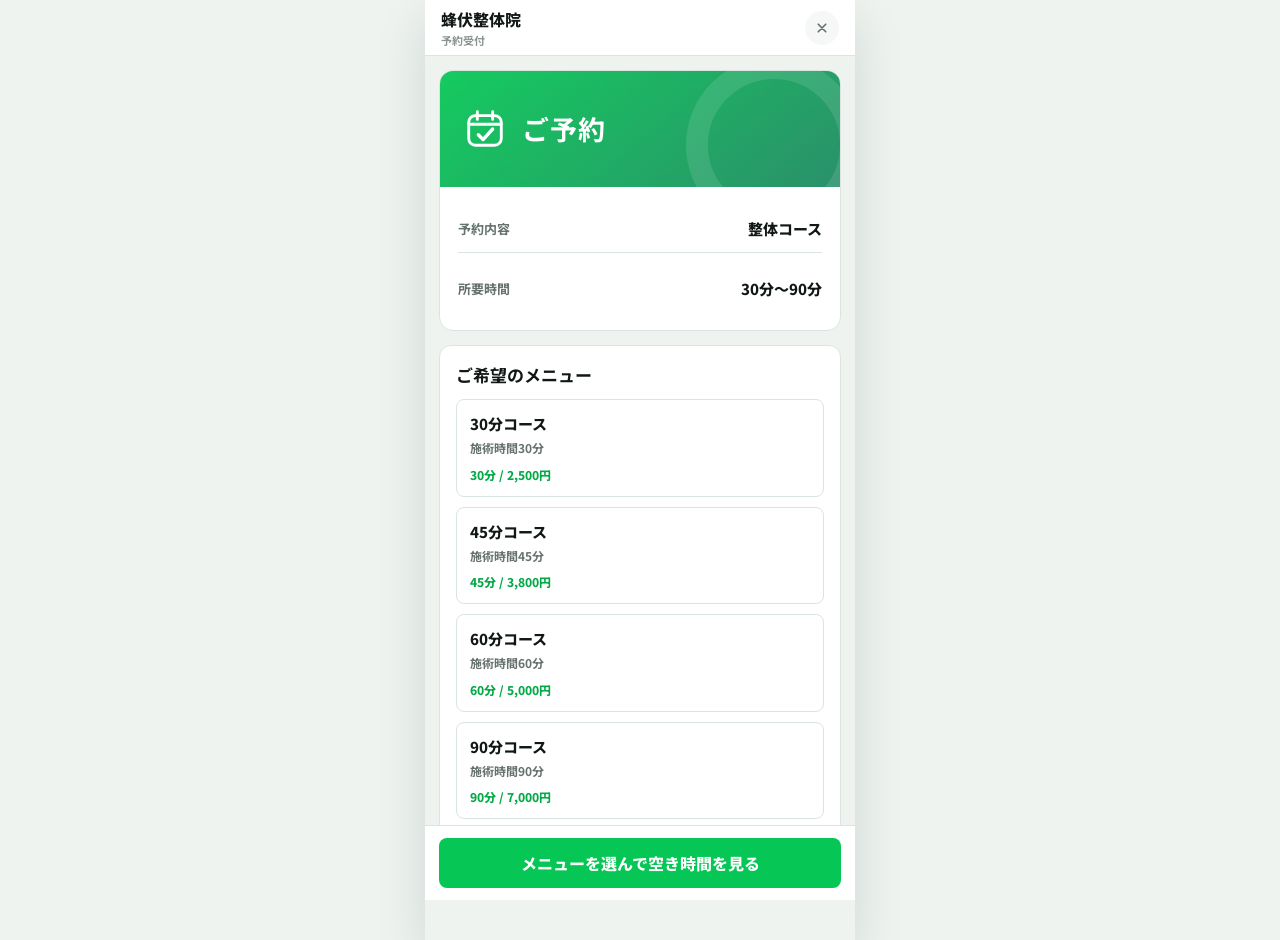
==== index.html @ e5ee1f70 "Harden reservation flows and admin UI" ====
<!DOCTYPE html>
<html lang="ja">
<head>
  <meta charset="UTF-8">
  <meta name="viewport" content="width=device-width, initial-scale=1.0, viewport-fit=cover">
  <title>LINE予約</title>
  <link rel="preconnect" href="https://fonts.googleapis.com">
  <link rel="preconnect" href="https://fonts.gstatic.com" crossorigin>
  <link href="https://fonts.googleapis.com/css2?family=Noto+Sans+JP:wght@400;500;700;800&display=swap" rel="stylesheet">
  <link rel="stylesheet" href="style.css?v=20260829-1">
  <script src="config.js?v=20260907-1"></script>
</head>
<body>
  <main class="phone">
    <header class="topbar">
      <div class="topbar__title">
        <strong data-config="STORE_NAME">店舗名</strong>
        <span data-config="HEADER_SUBTITLE">予約受付</span>
      </div>
      <button class="topbar__close" type="button" aria-label="閉じる" data-action="close">
        <svg viewBox="0 0 24 24" fill="none" aria-hidden="true">
          <path d="M7 7l10 10M17 7L7 17" stroke="currentColor" stroke-width="2.2" stroke-linecap="round"/>
        </svg>
      </button>
    </header>

    <p class="preview-notice" id="previewNotice" hidden>画面確認用です。予約は登録されません。</p>

    <section class="screen is-active" data-screen="home">
      <div class="content">
        <article class="hero">
          <div class="hero__visual">
            <svg class="hero__icon" viewBox="0 0 48 48" fill="none" aria-hidden="true">
              <rect x="7" y="10" width="34" height="31" rx="7" stroke="currentColor" stroke-width="3"/>
              <path d="M7 19h34M16 6v8M32 6v8" stroke="currentColor" stroke-width="3" stroke-linecap="round"/>
              <path d="m17 30 5 5 10-11" stroke="currentColor" stroke-width="3.5" stroke-linecap="round" stroke-linejoin="round"/>
            </svg>
            <h1>ご予約</h1>
          </div>
          <div class="hero__body">
            <ul class="service-card">
              <li>
                <span>予約内容</span>
                <strong data-config="SERVICE_NAME">サービス名</strong>
              </li>
              <li>
                <span>所要時間</span>
                <strong data-config="SERVICE_DURATION_LABEL">60分</strong>
              </li>
            </ul>
            <p class="important-notice" data-config="RESERVATION_NOTICE">
              往診時の交通状況や急患対応などにより、LINEからご予約いただいた日時にお受けできない場合や、予約時間の変更をお願いする場合がございます。あらかじめご了承ください。
            </p>
          </div>
        </article>
        <section class="menu-section" id="menuSection" hidden>
          <h2>ご希望のメニュー</h2>
          <div class="menu-list" id="menuList"></div>
        </section>
      </div>
      <div class="fixed-action">
        <button class="primary" type="button" data-action="start" id="startButton">空き時間を見る</button>
      </div>
    </section>

    <section class="screen" data-screen="loading">
      <div class="loading" role="status" aria-live="polite">
        <div>
          <div class="spinner"></div>
          <h2>空き時間を確認しています</h2>
          <p>現在受付できる日時を読み込んでいます</p>
        </div>
      </div>
    </section>

    <section class="screen" data-screen="slots">
      <div class="content">
        <div class="step" aria-label="予約ステップ">
          <div class="step__item is-current"><span class="step__dot">1</span><span>日時</span></div>
          <div class="step__item"><span class="step__dot">2</span><span>入力</span></div>
          <div class="step__item"><span class="step__dot">3</span><span>完了</span></div>
        </div>

        <button class="text-button" type="button" data-action="home">戻る</button>
        <h2 class="page-title">ご来店日時をお選びください</h2>

        <div class="week-nav" aria-label="表示期間の切り替え">
          <button class="week-nav__button" type="button" data-action="prevWeek" id="prevWeekButton">前の週</button>
          <div class="week-nav__range" id="weekRange">表示期間</div>
          <button class="week-nav__button" type="button" data-action="nextWeek" id="nextWeekButton">次の週</button>
        </div>

        <div class="week-loading" id="weekLoading" role="status" aria-live="polite" hidden>
          <span class="mini-spinner"></span>
          <span>空き時間を読み込んでいます</span>
        </div>

        <section class="availability-card" aria-label="空き状況一覧">
          <div class="availability-card__head">
            <div>
              <strong id="slotHeading">直近1週間の空き時間</strong>
              <span>ご都合のよい○をタップしてください</span>
            </div>
            <div class="availability-legend">
              <div>○ 空き</div>
              <div>× 予約不可</div>
            </div>
          </div>
          <div class="availability-grid" id="availabilityGrid"></div>
        </section>
      </div>
    </section>

    <section class="screen" data-screen="form">
      <div class="content">
        <div class="step" aria-label="予約ステップ">
          <div class="step__item is-done"><span class="step__dot">1</span><span>日時</span></div>
          <div class="step__item is-current"><span class="step__dot">2</span><span>入力</span></div>
          <div class="step__item"><span class="step__dot">3</span><span>完了</span></div>
        </div>

        <h2 class="page-title">お客様情報の入力</h2>

        <form class="form-card" id="reservationForm" novalidate>
          <div class="selected">
            <div>
              <span>選択日時</span>
              <strong id="selectedDateTime">未選択</strong>
              <em id="selectedMenuName"></em>
            </div>
            <button class="text-button" type="button" data-action="backToSlots">変更</button>
          </div>

          <div class="fields">
            <div class="field">
              <label for="guestName">お名前</label>
              <input id="guestName" name="guestName" type="text" autocomplete="name" placeholder="例）山田 花子" required>
            </div>
            <div class="field">
              <label for="guestPhone">電話番号</label>
              <input id="guestPhone" name="guestPhone" type="tel" autocomplete="tel" inputmode="tel" placeholder="例）09012345678" required>
            </div>
            <div class="field">
              <label for="guestEmail">メールアドレス（任意）</label>
              <input id="guestEmail" name="guestEmail" type="email" autocomplete="email" inputmode="email" placeholder="例）sample@example.com">
            </div>
            <div class="field">
              <label for="guestMemo">ご相談内容</label>
              <textarea id="guestMemo" name="guestMemo" placeholder="当日相談したい内容があればご記入ください"></textarea>
            </div>
            <fieldset class="payment-field" id="paymentField" hidden>
              <legend>お支払い方法</legend>
              <label class="payment-option" id="stripeOption">
                <input type="radio" name="payment" value="stripe">
                <span>
                  <strong data-config="PAYMENT_LABEL">事前カード決済</strong>
                  <small>予約確定前に決済ページへ進みます</small>
                </span>
              </label>
              <label class="payment-option" id="onsiteOption">
                <input type="radio" name="payment" value="onsite">
                <span>
                  <strong data-config="ONSITE_PAYMENT_LABEL">当日支払い</strong>
                  <small>来店時にお支払いください</small>
                </span>
              </label>
            </fieldset>
          </div>

          <div class="confirming" id="submitLoading" role="status" aria-live="polite">
            <span class="mini-spinner"></span>
            <span>選択した日時の空きを確認しています</span>
          </div>
          <p class="important-notice important-notice--form" data-config="RESERVATION_NOTICE">
            往診時の交通状況や急患対応などにより、LINEからご予約いただいた日時にお受けできない場合や、予約時間の変更をお願いする場合がございます。あらかじめご了承ください。
          </p>
        </form>
      </div>
      <div class="fixed-action">
        <button class="primary" type="submit" form="reservationForm" id="submitButton">この内容を確認する</button>
      </div>
    </section>

    <section class="screen" data-screen="complete">
      <div class="content">
        <div class="step" aria-label="予約ステップ">
          <div class="step__item is-done"><span class="step__dot">1</span><span>日時</span></div>
          <div class="step__item is-done"><span class="step__dot">2</span><span>入力</span></div>
          <div class="step__item is-current"><span class="step__dot">3</span><span>完了</span></div>
        </div>

        <article class="complete-card">
          <div class="complete-mark" aria-hidden="true">
            <svg viewBox="0 0 24 24" fill="none">
              <path d="M5 12.5l4.2 4.2L19.5 6.5" stroke="currentColor" stroke-width="2.4" stroke-linecap="round" stroke-linejoin="round"/>
            </svg>
          </div>
          <h2 id="completeHeading">ご予約ありがとうございます</h2>
          <p class="complete-note" id="completeReviewNote" hidden>予約データは登録されていません。</p>
          <dl class="complete-summary">
            <div id="completeReservationRow">
              <dt>予約番号</dt>
              <dd id="completeReservationId">-</dd>
            </div>
            <div>
              <dt>日時</dt>
              <dd id="completeDateTime">未選択</dd>
            </div>
            <div>
              <dt>お名前</dt>
              <dd id="completeName">未入力</dd>
            </div>
            <div>
              <dt>連絡先</dt>
              <dd id="completeContact">未入力</dd>
            </div>
          </dl>
        </article>
      </div>
      <div class="fixed-action">
        <button class="secondary" type="button" data-action="restart">別の日時を予約する</button>
      </div>
    </section>
  </main>

  <div class="toast" id="toast" role="alert"></div>
  <script src="api-client.js?v=20260907-2"></script>
  <script src="availability-snapshot.js?v=20260805-1"></script>
  <script src="time-utils.js?v=20260827-1"></script>
  <script src="app.js?v=20260907-1"></script>
</body>
</html>
---- style.css ----
:root {
  --line: #06c755;
  --line-dark: #04a947;
  --ink: #101714;
  --sub: #66726d;
  --weak: #8b9691;
  --bg: #eef3f0;
  --paper: #ffffff;
  --soft: #f6f8f7;
  --soft-green: #e8f8ef;
  --border: #dbe5df;
  --border-strong: #bfd0c7;
  --danger: #b74b55;
  --danger-bg: #fff0f1;
  --amber: #b36a1d;
  --amber-bg: #fff4e6;
  --radius: 8px;
  --shadow: 0 18px 46px rgba(17, 35, 27, 0.13);
}
[hidden] {
  display: none !important;
}

* { box-sizing: border-box; }
html, body { min-height: 100%; margin: 0; }
body {
  font-family: "Noto Sans JP", "Yu Gothic", "Meiryo", sans-serif;
  color: var(--ink);
  background: var(--bg);
  letter-spacing: 0;
}
button, input, textarea { font: inherit; }
button { border: 0; cursor: pointer; }
button:disabled { cursor: not-allowed; }

.phone {
  width: min(100%, 430px);
  min-height: 100vh;
  margin: 0 auto;
  background: var(--paper);
  box-shadow: var(--shadow);
}
.topbar {
  position: sticky;
  top: 0;
  z-index: 5;
  display: flex;
  align-items: center;
  justify-content: space-between;
  height: 56px;
  padding: 0 16px;
  border-bottom: 1px solid var(--border);
  background: rgba(255,255,255,0.96);
}
.topbar__title { min-width: 0; }
.topbar__title strong {
  display: block;
  overflow: hidden;
  color: var(--ink);
  font-size: 16px;
  font-weight: 800;
  text-overflow: ellipsis;
  white-space: nowrap;
}
.topbar__title span {
  display: block;
  margin-top: 1px;
  color: var(--weak);
  font-size: 11px;
  font-weight: 700;
}
.topbar__close {
  display: grid;
  flex: 0 0 34px;
  width: 34px;
  height: 34px;
  place-items: center;
  border-radius: 50%;
  background: var(--soft);
  color: var(--sub);
}
.topbar__close svg { width: 18px; height: 18px; }

.screen {
  display: none;
  min-height: calc(100vh - 56px);
  background: var(--bg);
}
.screen.is-active { display: block; }
.content { padding: 14px 14px 104px; }

.preview-notice {
  margin: 12px 14px 0;
  padding: 10px 12px;
  border: 1px solid #f2d58a;
  border-radius: 10px;
  background: #fff8e5;
  color: #72520b;
  font-size: 13px;
  font-weight: 700;
  text-align: center;
}

.hero {
  overflow: hidden;
  border: 1px solid var(--border);
  border-radius: 14px;
  background: var(--paper);
}
.hero__visual {
  position: relative;
  display: flex;
  min-height: 116px;
  align-items: center;
  gap: 14px;
  padding: 20px 22px;
  overflow: hidden;
  background: linear-gradient(140deg, rgba(6,199,85,0.94), rgba(13,129,85,0.88));
  color: #fff;
}
.hero__visual::after {
  position: absolute;
  right: -22px;
  bottom: -46px;
  width: 132px;
  height: 132px;
  border: 22px solid rgba(255,255,255,0.11);
  border-radius: 50%;
  content: "";
}
.hero__icon {
  position: relative;
  z-index: 1;
  width: 46px;
  height: 46px;
  flex: 0 0 auto;
}
.hero h1 {
  position: relative;
  z-index: 1;
  margin: 0;
  font-size: 27px;
  line-height: 1.3;
  letter-spacing: 0.04em;
}
.hero__body { padding: 18px; }
.service-card {
  display: grid;
  gap: 12px;
  margin: 0;
  padding: 0;
  list-style: none;
}
.service-card li {
  display: flex;
  align-items: center;
  justify-content: space-between;
  gap: 12px;
  padding: 13px 0;
  border-bottom: 1px solid var(--border);
}
.service-card li:last-child { border-bottom: 0; }
.service-card span {
  color: var(--sub);
  font-size: 13px;
  font-weight: 700;
}
.service-card strong {
  color: var(--ink);
  font-size: 15px;
  font-weight: 800;
  text-align: right;
}
.menu-section {
  margin-top: 14px;
  padding: 16px;
  border: 1px solid var(--border);
  border-radius: 12px;
  background: var(--paper);
}
.menu-section h2 {
  margin: 0 0 12px;
  font-size: 17px;
  letter-spacing: 0;
}
.menu-list {
  display: grid;
  gap: 10px;
}
.menu-card {
  width: 100%;
  padding: 13px;
  border: 1px solid var(--border);
  border-radius: var(--radius);
  background: #fff;
  color: var(--ink);
  text-align: left;
}
.menu-card.is-selected {
  border-color: var(--line);
  background: var(--soft-green);
  box-shadow: inset 0 0 0 1px var(--line);
}
.menu-card strong {
  display: block;
  font-size: 15px;
  font-weight: 800;
}
.menu-card span {
  display: block;
  margin-top: 5px;
  color: var(--sub);
  font-size: 12px;
  font-weight: 700;
  line-height: 1.55;
}
.menu-card small {
  display: block;
  margin-top: 8px;
  color: var(--line-dark);
  font-size: 12px;
  font-weight: 800;
}
.extension-menu {
  display: grid;
  gap: 12px;
}
.extension-menu__base {
  padding: 13px;
  border: 1px solid var(--border);
  border-radius: var(--radius);
  background: var(--soft-green);
}
.extension-menu__base span,
.extension-menu__base strong,
.extension-menu__base small {
  display: block;
}
.extension-menu__base span {
  color: var(--sub);
  font-size: 11px;
  font-weight: 800;
}
.extension-menu__base strong {
  margin-top: 4px;
  font-size: 16px;
}
.extension-menu__base small {
  margin-top: 6px;
  color: var(--line-dark);
  font-size: 12px;
  font-weight: 800;
}
.extension-menu label {
  font-size: 13px;
  font-weight: 800;
}
.extension-menu__select {
  width: 100%;
  min-height: 48px;
  padding: 0 12px;
  border: 1px solid var(--border);
  border-radius: var(--radius);
  background: #fff;
  color: var(--ink);
  font: inherit;
  font-weight: 700;
}
.extension-menu__select:focus {
  border-color: var(--line);
  outline: 2px solid rgba(40, 156, 113, 0.16);
}
.extension-menu p {
  margin: -2px 0 0;
  color: var(--sub);
  font-size: 12px;
  font-weight: 700;
  line-height: 1.55;
}

.fixed-action {
  position: fixed;
  right: 0;
  bottom: 0;
  left: 0;
  z-index: 4;
  width: min(100%, 430px);
  margin: 0 auto;
  padding: 12px 14px calc(12px + env(safe-area-inset-bottom));
  border-top: 1px solid var(--border);
  background: rgba(255,255,255,0.98);
}
.primary, .secondary, .text-button {
  display: inline-flex;
  align-items: center;
  justify-content: center;
  width: 100%;
  min-height: 50px;
  border-radius: var(--radius);
  font-weight: 800;
  letter-spacing: 0;
}
.primary { background: var(--line); color: #fff; }
.primary:active { background: var(--line-dark); }
.secondary {
  border: 1px solid var(--border-strong);
  background: var(--paper);
  color: var(--ink);
}
.text-button {
  width: auto;
  min-height: 36px;
  padding: 0 4px;
  background: transparent;
  color: var(--sub);
  font-size: 14px;
}

.step {
  display: grid;
  grid-template-columns: repeat(3, 1fr);
  gap: 8px;
  padding: 12px 2px 16px;
}
.step__item {
  display: grid;
  gap: 6px;
  justify-items: center;
  color: var(--weak);
  font-size: 11px;
  font-weight: 800;
}
.step__dot {
  display: grid;
  width: 28px;
  height: 28px;
  place-items: center;
  border: 1px solid var(--border-strong);
  border-radius: 50%;
  background: var(--paper);
  color: inherit;
  font-size: 12px;
}
.step__item.is-current,
.step__item.is-done { color: var(--line-dark); }
.step__item.is-current .step__dot,
.step__item.is-done .step__dot {
  border-color: var(--line);
  background: var(--line);
  color: #fff;
}

.page-title {
  margin: 2px 0 14px;
  font-size: 24px;
  line-height: 1.35;
  letter-spacing: 0;
}
.loading {
  display: grid;
  min-height: calc(100vh - 56px);
  place-items: center;
  padding: 28px;
  text-align: center;
}
.spinner, .mini-spinner {
  border: 4px solid #dff4e8;
  border-top-color: var(--line);
  border-radius: 50%;
  animation: spin 0.82s linear infinite;
}
.spinner { width: 58px; height: 58px; margin: 0 auto 18px; }
.mini-spinner { width: 18px; height: 18px; border-width: 3px; }
@keyframes spin { to { transform: rotate(360deg); } }
.loading h2 { margin: 0; font-size: 21px; letter-spacing: 0; }
.loading p {
  margin: 8px 0 0;
  color: var(--sub);
  font-size: 13px;
  font-weight: 700;
}

.notice {
  display: flex;
  align-items: center;
  gap: 8px;
  margin: 0 0 12px;
  padding: 10px 12px;
  border: 1px solid #f0d2a5;
  border-radius: var(--radius);
  background: var(--amber-bg);
  color: var(--amber);
  font-size: 12px;
  font-weight: 800;
}
.important-notice {
  margin: 14px 0 0;
  padding: 12px 14px;
  border: 1px solid #f0d2a5;
  border-radius: var(--radius);
  background: var(--amber-bg);
  color: #7a4a13;
  font-size: 12px;
  font-weight: 700;
  line-height: 1.7;
}
.important-notice--form {
  margin: 18px 18px 0;
}
.week-nav {
  display: grid;
  grid-template-columns: 82px 1fr 82px;
  gap: 8px;
  align-items: center;
  margin: 0 0 12px;
}
.week-nav__button {
  min-height: 38px;
  border: 1px solid var(--border-strong);
  border-radius: var(--radius);
  background: var(--paper);
  color: var(--ink);
  font-size: 12px;
  font-weight: 800;
}
.week-nav__button:disabled {
  border-color: var(--border);
  background: #f3f6f4;
  color: var(--weak);
}
.week-nav__range {
  min-width: 0;
  color: var(--ink);
  font-size: 14px;
  font-weight: 800;
  line-height: 1.35;
  text-align: center;
}
.week-loading {
  display: flex;
  align-items: center;
  justify-content: center;
  gap: 8px;
  min-height: 38px;
  margin: -4px 0 12px;
  color: var(--sub);
  font-size: 12px;
  font-weight: 800;
}
.availability-card {
  overflow: hidden;
  border: 1px solid var(--border);
  border-radius: 12px;
  background: var(--paper);
}
.availability-card__head {
  display: flex;
  align-items: flex-start;
  justify-content: space-between;
  gap: 10px;
  padding: 13px 14px;
  border-bottom: 1px solid var(--border);
}
.availability-card__head strong {
  display: block;
  font-size: 15px;
  font-weight: 800;
}
.availability-card__head span {
  display: block;
  margin-top: 4px;
  color: var(--sub);
  font-size: 12px;
  font-weight: 700;
}
.availability-card__head .availability-inquiry-note {
  max-width: 520px;
  margin-top: 8px;
  color: #8a5a15;
  font-size: 11px;
  line-height: 1.6;
}
.availability-legend {
  flex: 0 0 auto;
  color: var(--sub);
  font-size: 11px;
  font-weight: 800;
  line-height: 1.7;
  text-align: right;
}
.availability-grid {
  display: grid;
  grid-template-columns: 49px repeat(7, minmax(37px, 1fr));
  width: 100%;
}
.availability-cell {
  display: grid;
  place-items: center;
  min-height: 43px;
  border-right: 1px solid var(--border);
  border-bottom: 1px solid var(--border);
  background: var(--paper);
  color: var(--ink);
  text-align: center;
}
.availability-cell:nth-child(8n) { border-right: 0; }
.availability-cell.is-head {
  min-height: 54px;
  background: var(--soft);
  font-size: 11px;
  font-weight: 800;
  line-height: 1.35;
}
.availability-cell.is-head span { display: block; }
.availability-cell.is-head small {
  color: var(--sub);
  font-size: 10px;
  font-weight: 700;
}
.availability-cell.is-time {
  background: var(--soft);
  color: var(--sub);
  font-size: 12px;
  font-weight: 800;
}
.availability-button {
  width: 100%;
  height: 100%;
  min-height: 43px;
  background: transparent;
  color: var(--line-dark);
  font-size: 21px;
  font-weight: 800;
  line-height: 1;
}
.availability-button.is-open:active { background: var(--soft-green); }
.availability-button.is-booked { color: var(--weak); }
.availability-button:disabled { background: #f7f8f7; }

.form-card, .complete-card {
  border: 1px solid var(--border);
  border-radius: 12px;
  background: var(--paper);
}
.selected {
  display: flex;
  align-items: center;
  justify-content: space-between;
  gap: 12px;
  padding: 14px 16px;
  border-bottom: 1px solid var(--border);
  background: var(--soft-green);
}
.selected span {
  display: block;
  color: var(--sub);
  font-size: 12px;
  font-weight: 800;
}
.selected strong {
  display: block;
  margin-top: 4px;
  font-size: 16px;
  font-weight: 800;
  line-height: 1.45;
}
.selected em {
  display: block;
  margin-top: 4px;
  color: var(--sub);
  font-size: 12px;
  font-style: normal;
  font-weight: 800;
}
.fields {
  display: grid;
  gap: 14px;
  padding: 16px;
}
.field { display: grid; gap: 7px; }
.field label, .payment-field legend {
  font-size: 13px;
  font-weight: 800;
}
.field input, .field textarea {
  width: 100%;
  border: 1px solid var(--border-strong);
  border-radius: var(--radius);
  background: #fff;
  color: var(--ink);
  outline: 0;
}
.field input { height: 48px; padding: 0 13px; }
.field textarea {
  min-height: 86px;
  padding: 12px 13px;
  resize: vertical;
}
.field input:focus, .field textarea:focus {
  border-color: var(--line);
  box-shadow: 0 0 0 4px rgba(6,199,85,0.13);
}
.payment-field {
  display: grid;
  gap: 9px;
  margin: 2px 0 0;
  padding: 0;
  border: 0;
}
.payment-option {
  display: grid;
  grid-template-columns: 22px 1fr;
  gap: 10px;
  align-items: start;
  padding: 12px;
  border: 1px solid var(--border);
  border-radius: var(--radius);
  background: #fff;
}
.payment-option input { margin-top: 4px; accent-color: var(--line); }
.payment-option strong {
  display: block;
  font-size: 14px;
  font-weight: 800;
}
.payment-option small {
  display: block;
  margin-top: 3px;
  color: var(--sub);
  font-size: 12px;
  font-weight: 700;
  line-height: 1.5;
}
.confirming {
  display: none;
  align-items: center;
  gap: 10px;
  margin: 0 16px 16px;
  padding: 11px 12px;
  border-radius: var(--radius);
  background: var(--soft);
  color: var(--sub);
  font-size: 12px;
  font-weight: 800;
}
.confirming.is-visible { display: flex; }
.complete-card {
  padding: 28px 18px 20px;
  text-align: center;
}
.complete-mark {
  display: grid;
  width: 72px;
  height: 72px;
  place-items: center;
  margin: 0 auto 18px;
  border-radius: 50%;
  background: var(--soft-green);
  color: var(--line-dark);
}
.complete-mark svg { width: 38px; height: 38px; }
.complete-card h2 {
  margin: 0;
  font-size: 24px;
  letter-spacing: 0;
}
.complete-summary {
  display: grid;
  gap: 10px;
  margin: 22px 0 0;
  padding: 14px;
  border-radius: var(--radius);
  background: var(--soft);
  text-align: left;
}
.complete-summary div {
  display: grid;
  grid-template-columns: 76px 1fr;
  gap: 10px;
  align-items: start;
}
.complete-summary dt {
  color: var(--sub);
  font-size: 13px;
  font-weight: 800;
}
.complete-summary dd {
  margin: 0;
  font-size: 14px;
  font-weight: 800;
  line-height: 1.5;
  word-break: break-word;
}
.toast {
  position: fixed;
  right: 14px;
  bottom: 86px;
  left: 14px;
  z-index: 8;
  width: min(calc(100% - 28px), 402px);
  margin: 0 auto;
  padding: 12px 14px;
  border: 1px solid #f0c6cb;
  border-radius: var(--radius);
  background: var(--danger-bg);
  color: var(--danger);
  font-size: 13px;
  font-weight: 800;
  opacity: 0;
  pointer-events: none;
  transform: translateY(8px);
  transition: opacity 0.16s ease, transform 0.16s ease;
}
.toast.is-visible {
  opacity: 1;
  transform: translateY(0);
}
@media (max-width: 430px) {
  .phone { width: 100%; box-shadow: none; }
}

.management-page { min-height: 100vh; }
.management-content { padding: 14px 14px 40px; }
.management-hero {
  display: flex;
  align-items: center;
  gap: 14px;
  margin-bottom: 14px;
  padding: 19px 18px;
  border-radius: 14px;
  background: linear-gradient(140deg, rgba(6,199,85,0.94), rgba(13,129,85,0.88));
  color: #fff;
}
.management-hero__icon {
  display: grid;
  width: 48px;
  height: 48px;
  flex: 0 0 48px;
  place-items: center;
  border-radius: 12px;
  background: rgba(255,255,255,0.16);
}
.management-hero__icon svg { width: 32px; height: 32px; }
.management-hero h1 { margin: 0; font-size: 19px; line-height: 1.4; }
.management-hero p { margin: 5px 0 0; font-size: 12px; font-weight: 700; opacity: 0.92; }
.management-heading { margin: 0 0 10px; font-size: 18px; }
.management-policy {
  margin: -2px 0 12px;
  color: var(--sub);
  font-size: 12px;
  font-weight: 700;
  line-height: 1.65;
}
.management-loading {
  display: grid;
  min-height: 260px;
  place-items: center;
  align-content: center;
  gap: 15px;
  border: 1px solid var(--border);
  border-radius: 12px;
  background: #fff;
  color: var(--sub);
}
.management-loading .spinner { margin: 0; }
.reservation-list { display: grid; gap: 12px; }
.reservation-card {
  overflow: hidden;
  border: 1px solid var(--border);
  border-radius: 12px;
  background: #fff;
}
.reservation-card__head {
  display: flex;
  align-items: center;
  justify-content: space-between;
  gap: 10px;
  padding: 11px 14px;
  border-bottom: 1px solid var(--border);
  background: var(--soft-green);
}
.reservation-card__head span { color: var(--sub); font-size: 11px; font-weight: 700; }
.reservation-card__head strong {
  padding: 3px 8px;
  border-radius: 999px;
  background: var(--line);
  color: #fff;
  font-size: 11px;
}
.reservation-card__details { display: grid; gap: 10px; margin: 0; padding: 15px 14px; }
.reservation-card__details div { display: grid; grid-template-columns: 72px 1fr; gap: 8px; }
.reservation-card__details dt { color: var(--sub); font-size: 12px; font-weight: 800; }
.reservation-card__details dd { margin: 0; font-size: 14px; font-weight: 800; line-height: 1.55; }
.cancel-button {
  width: calc(100% - 28px);
  min-height: 45px;
  margin: 0 14px 14px;
  border: 1px solid #df9fa5;
  border-radius: var(--radius);
  background: #fff;
  color: var(--danger);
  font-weight: 800;
}
.reservation-card__deadline {
  margin: 0 14px 14px;
  padding: 11px 12px;
  border-radius: var(--radius);
  background: var(--amber-bg);
  color: #7a4a13;
  font-size: 12px;
  font-weight: 700;
  line-height: 1.65;
}
.management-message {
  padding: 28px 18px;
  border: 1px solid var(--border);
  border-radius: 12px;
  background: #fff;
  text-align: center;
}
.management-message h2 { margin: 0; font-size: 21px; }
.management-message p { margin: 10px 0 20px; color: var(--sub); font-size: 13px; font-weight: 700; line-height: 1.7; }
#cancelledSummary { white-space: pre-line; }
.management-message .secondary { margin-top: 10px; }
.management-message--error { border-color: #f0c6cb; }
.management-link { margin-top: 20px; text-decoration: none; }
.modal-backdrop {
  position: fixed;
  inset: 0;
  z-index: 20;
  display: grid;
  place-items: center;
  padding: 20px;
  background: rgba(16,23,20,0.52);
}
.cancel-modal {
  width: min(100%, 390px);
  padding: 22px 18px 18px;
  border-radius: 14px;
  background: #fff;
  box-shadow: 0 24px 70px rgba(0,0,0,0.24);
}
.cancel-modal h2 { margin: 0; font-size: 20px; line-height: 1.45; }
.cancel-modal > p { margin: 12px 0 0; color: var(--ink); font-size: 14px; font-weight: 800; line-height: 1.65; }
.cancel-modal .cancel-modal__note { color: var(--danger); font-size: 12px; font-weight: 700; }
.cancel-modal__actions { display: grid; grid-template-columns: 1fr 1fr; gap: 9px; margin-top: 20px; }
.danger-button {
  min-height: 50px;
  border-radius: var(--radius);
  background: var(--danger);
  color: #fff;
  font-weight: 800;
}
.danger-button:disabled { opacity: 0.58; }
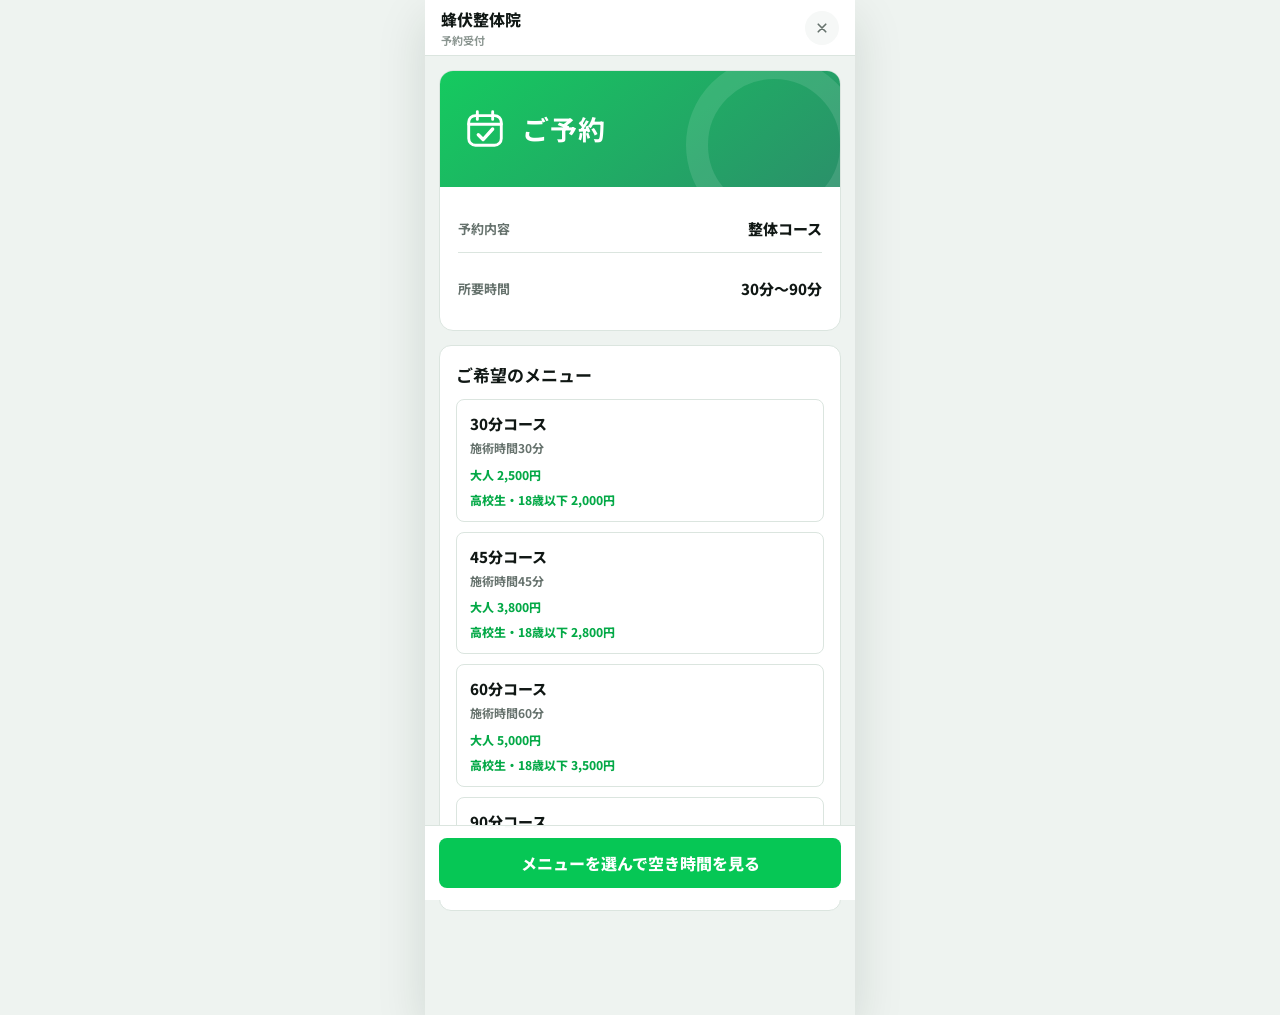
==== commit 1d00aefe: "Display adult and student prices on course cards" ====
--- a/index.html
+++ b/index.html
@@ -2,13 +2,39 @@
 <html lang="ja">
 <head>
   <meta charset="UTF-8">
+  <script>
+    // Hide transitional pages, but let LIFF consume the original URL before routing.
+    (function () {
+      var params = new URLSearchParams(window.location.search);
+      var mode = params.get('mode');
+      if (!mode && params.get('liff.state')) {
+        try {
+          var state = decodeURIComponent(params.get('liff.state'));
+          var start = state.indexOf('?');
+          mode = new URLSearchParams(start >= 0 ? state.slice(start + 1) : state.replace(/^\?/, '')).get('mode');
+        } catch (error) { /* Leave malformed launches to the existing application. */ }
+      }
+      var authReturn = params.has('liff.state') || params.has('code') || params.has('liffClientId');
+      var manage = mode === 'manage';
+      try {
+        var saved = JSON.parse(sessionStorage.getItem('reservationManagementLaunch') || 'null');
+        if (!mode && authReturn && saved && Date.now() - saved.at < 600000 && Date.now() >= saved.at) manage = true;
+        if (manage) sessionStorage.setItem('reservationManagementLaunch', JSON.stringify({at:Date.now()}));
+        else if (!authReturn) sessionStorage.removeItem('reservationManagementLaunch');
+      } catch (error) { /* Storage can be unavailable; URL routing remains usable. */ }
+      window.reservationLaunch = {manage:manage, authReturn:authReturn};
+      if (manage || authReturn) {
+        document.documentElement.style.visibility = 'hidden';
+      }
+    })();
+  </script>
   <meta name="viewport" content="width=device-width, initial-scale=1.0, viewport-fit=cover">
   <title>LINE予約</title>
   <link rel="preconnect" href="https://fonts.googleapis.com">
   <link rel="preconnect" href="https://fonts.gstatic.com" crossorigin>
   <link href="https://fonts.googleapis.com/css2?family=Noto+Sans+JP:wght@400;500;700;800&display=swap" rel="stylesheet">
   <link rel="stylesheet" href="style.css?v=20260829-1">
-  <script src="config.js?v=20260907-1"></script>
+  <script src="config.js?v=20261026-prices"></script>
 </head>
 <body>
   <main class="phone">
@@ -224,9 +250,9 @@
   </main>
 
   <div class="toast" id="toast" role="alert"></div>
-  <script src="api-client.js?v=20260907-2"></script>
+  <script src="api-client.js?v=20260907-errors"></script>
   <script src="availability-snapshot.js?v=20260805-1"></script>
   <script src="time-utils.js?v=20260827-1"></script>
-  <script src="app.js?v=20260907-1"></script>
+  <script src="app.js?v=20261026-prices"></script>
 </body>
 </html>
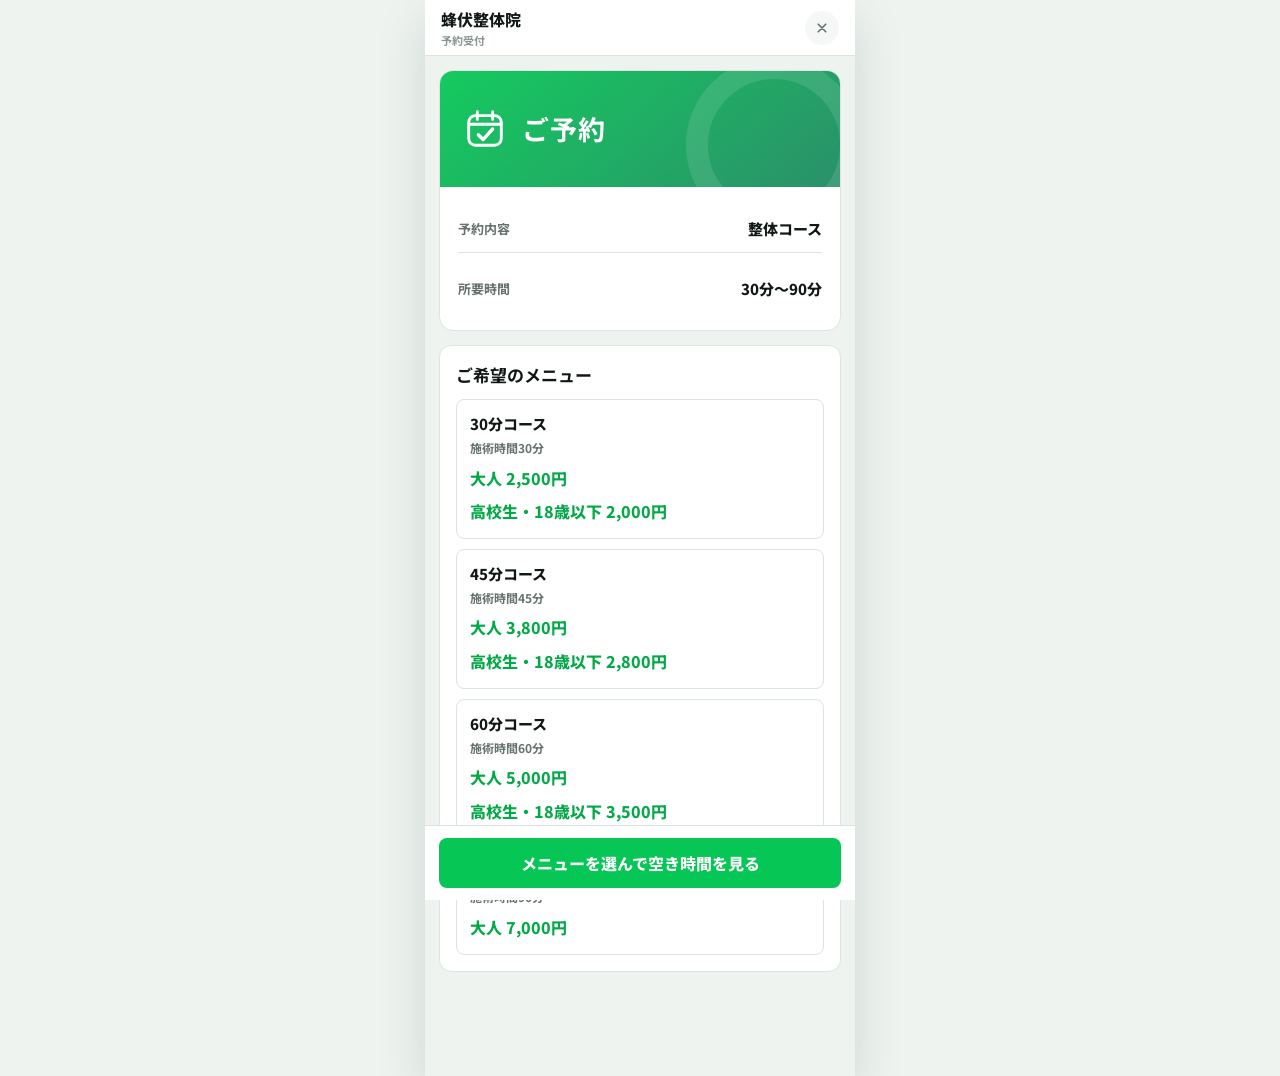
==== commit 45acd82d: "Enlarge course prices for readability" ====
--- a/index.html
+++ b/index.html
@@ -33,7 +33,7 @@
   <link rel="preconnect" href="https://fonts.googleapis.com">
   <link rel="preconnect" href="https://fonts.gstatic.com" crossorigin>
   <link href="https://fonts.googleapis.com/css2?family=Noto+Sans+JP:wght@400;500;700;800&display=swap" rel="stylesheet">
-  <link rel="stylesheet" href="style.css?v=20260829-1">
+  <link rel="stylesheet" href="style.css?v=20261027-price-size">
   <script src="config.js?v=20261026-prices"></script>
 </head>
 <body>
--- a/style.css
+++ b/style.css
@@ -218,8 +218,9 @@
   display: block;
   margin-top: 8px;
   color: var(--line-dark);
-  font-size: 12px;
-  font-weight: 800;
+  font-size: 16px;
+  font-weight: 800;
+  line-height: 1.6;
 }
 .extension-menu {
   display: grid;
